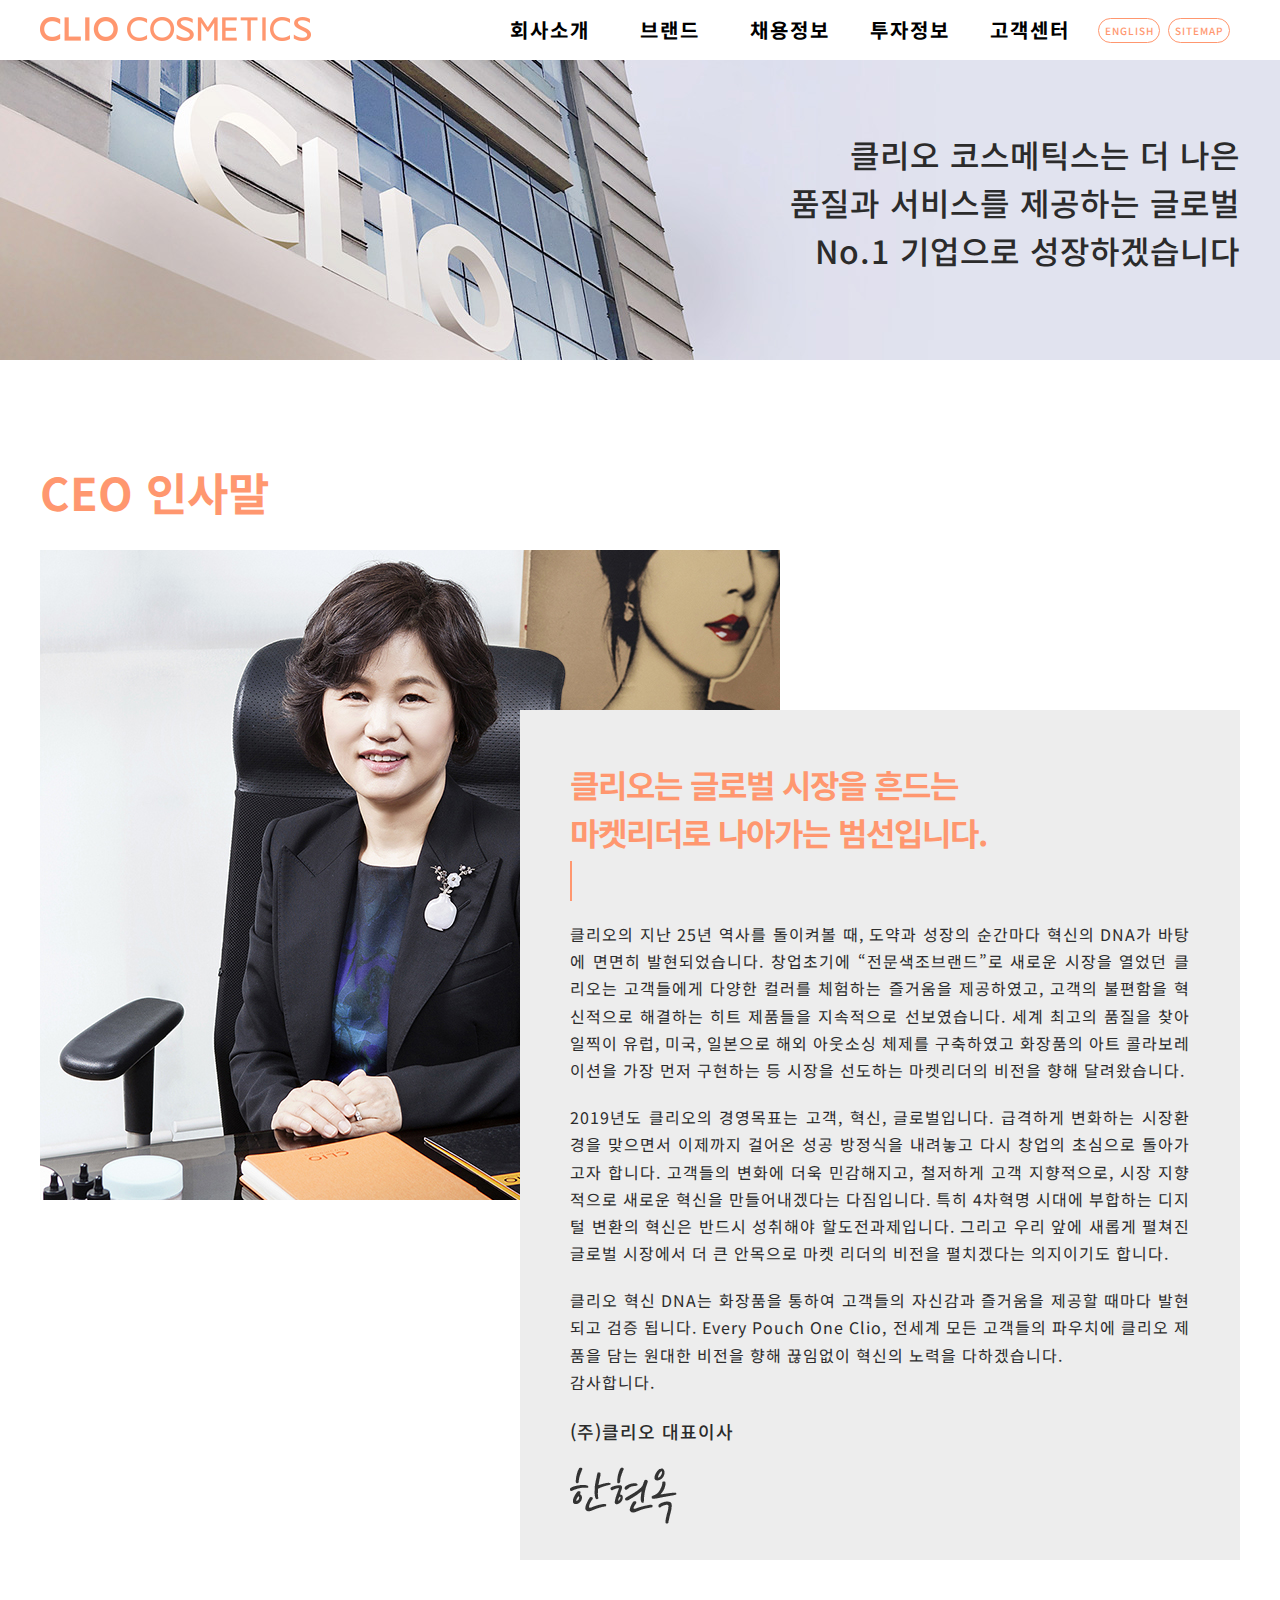
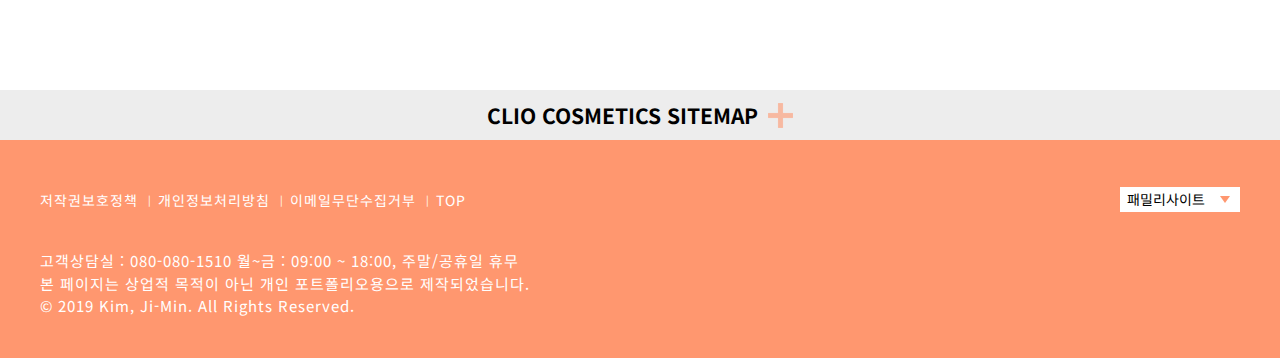
==== sub_ceo.html @ 88bc2574 "Add files via upload" ====
<!DOCTYPE html>
<html lang="ko">
<head>
  <meta charset="UTF-8">
  <meta name="viewport" content="width=device-width, initial-scale=1.0">
  <meta http-equiv="X-UA-Compatible" content="ie=edge">
  <title>클리오 코스메틱스</title>
  <link rel="icon" type="image/png" sizes="16x16" href="images/favicon.jpg">
  <link rel="stylesheet" href="css/reset.css">
  <link rel="stylesheet" href="css/swiper.css">
  <link rel="stylesheet" href="css/animate.css">
  <link rel="stylesheet" href="css/style.css">

  <script src="js/plugin/jquery-1.12.3.js"></script>
  <script src="js/plugin/jquery.easing.min.js"></script>
  <script src="js/plugin/swiper.min.js"></script>
  <script src="js/plugin/wow.min.js"></script>
  <script src="js/function.js"></script>
</head>
<body>
  <div id="wrap">
    <header>
      <h1 class="logo"><a href="index.html">CLIO COSMETICS</a></h1>

      <nav class="clearfix">
        <ul class="gnb clearfix">
          <li>
            <a href="sub_ceo.html">회사소개</a>

            <div class="sub clearfix">
              <ol>
                <li><a href="sub_ceo.html">CEO인사말</a></li>
                <li><a href="#">Vision</a></li>
                <li><a href="#">문화경영</a></li>
                <li><a href="#">연구개발</a></li>
                <li><a href="sub_ci.html">CI</a></li>
              </ol>

              <div class="sub_img">
                <p>
                  클리오 코스메틱스는 더 나은<br>
                  품질과 서비스를 제공하는 글로벌<br>
                  No.1 기업으로 성장하겠습니다.
                </p>
              </div>
            </div>
          </li>

          <li>
            <a href="#">브랜드</a>

            <div class="sub clearfix">
              <ol>
                <li><a href="#">Club Clio</a></li>
                <li><a href="#">CLIO</a></li>
                <li><a href="#">peripera</a></li>
                <li><a href="#">goodal</a></li>
                <li><a href="#">DERMATORY</a></li>
                <li><a href="#">Healing Bird</a></li>
              </ol>

              <div class="sub_img">
                <p>
                  전세계 모든 고객들의 화장품 파우치에<br>
                  클리오 제품이 담기도록 노력하겠습니다.
                </p>
              </div>
            </div>
          </li>

          <li>
            <a href="sub_recruit.html">채용정보</a>

            <div class="sub clearfix">
              <ol>
                <li><a href="sub_recruit.html">인재상</a></li>
                <li><a href="sub_recruit.html">인사제도</a></li>
                <li><a href="sub_recruit.html">채용안내</a></li>
              </ol>

              <div class="sub_img">
                <p>
                  더 높은 성장을 위해 인재가 중심인 기업<br>
                  클리오와 함께 성장해나갈 인재를 모십니다.
                </p>
              </div>
            </div>
          </li>

          <li>
            <a href="#">투자정보</a>

            <div class="sub clearfix">
              <ol>
                <li><a href="#">경영정보</a></li>
                <li><a href="#">재무정보</a></li>
                <li><a href="#">공시정보</a></li>
                <li><a href="#">법적고지</a></li>
                <li><a href="#">IR자료</a></li>
              </ol>

              <div class="sub_img">
                <p>
                  혁신적인 제품, 서비스, 유통, 비즈니스 모델, 마케팅<br>
                  활동 등을 통하여 새로운 시장을 선도하겠습니다.
                </p>
              </div>
            </div>
          </li>

          <li>
            <a href="#">고객센터</a>

            <div class="sub clearfix">
              <ol>
                <li><a href="#">공지사항</a></li>
                <li><a href="#">Q&A</a></li>
                <li class="last"><a href="#">커뮤니티</a></li>
              </ol>

              <div class="sub_img">
                <p>
                  화장품을 통해 새로운 변화를 즐기는<br>
                  사람에게 자신감과 즐거움의 제공을 약속드립니다.
                </p>
              </div>
            </div>
          </li>
        </ul>

        <ul class="lnb clearfix">
          <li><a href="#" class="language">ENGLISH</a></li>
          <li><a href="#" class="sitemap">SITEMAP</a></li>
        </ul>
      </nav>
    </header>
    <!-- end of header -->
    <hr>

    <section>
      <h2 class="sr-only">회사 소개 페이지</h2>
      <div class="sub_banner">
        <p class="wow fadeIn" data-wow-delay="100ms">
          클리오 코스메틱스는 더 나은<br>
          품질과 서비스를 제공하는 글로벌<br>
          No.1 기업으로 성장하겠습니다
        </p>
      </div>

      <article class="ceo content wow fadeInUp" data-wow-delay="200ms">
        <h2>CEO 인사말</h2>

        <div class="ceo_img">대표이사가 말하는 클리오 이야기</div>

        <div class="ceo_text">
          <h3>
            클리오는 글로벌 시장을 흔드는<br>
            마켓리더로 나아가는 범선입니다.
          </h3>

          <p>
            클리오의 지난 25년 역사를 돌이켜볼 때, 도약과 성장의 순간마다 혁신의 DNA가 바탕에 면면히 발현되었습니다.
            창업초기에 “전문색조브랜드”로 새로운 시장을 열었던 클리오는 고객들에게 다양한 컬러를 체험하는 즐거움을 제공하였고,
            고객의 불편함을 혁신적으로 해결하는 히트 제품들을 지속적으로 선보였습니다.
            세계 최고의 품질을 찾아 일찍이 유럽, 미국, 일본으로 해외 아웃소싱 체제를 구축하였고 화장품의 아트 콜라보레이션을
            가장 먼저 구현하는 등 시장을 선도하는 마켓리더의 비전을 향해 달려왔습니다.
          </p>
          <p>
            2019년도 클리오의 경영목표는 고객, 혁신, 글로벌입니다.
            급격하게 변화하는 시장환경을 맞으면서 이제까지 걸어온 성공 방정식을 내려놓고 다시 창업의 초심으로 돌아가고자 합니다. 
            고객들의 변화에 더욱 민감해지고, 철저하게 고객 지향적으로, 시장 지향적으로 새로운 혁신을 만들어내겠다는 다짐입니다. 
            특히 4차혁명 시대에 부합하는 디지털 변환의 혁신은 반드시 성취해야 할도전과제입니다.
            그리고 우리 앞에 새롭게 펼쳐진 글로벌 시장에서 더 큰 안목으로 마켓 리더의 비전을 펼치겠다는 의지이기도 합니다.
          </p>
          <p>
            클리오 혁신 DNA는 화장품을 통하여 고객들의 자신감과 즐거움을 제공할 때마다 발현되고 검증
            됩니다. Every Pouch One Clio, 전세계 모든 고객들의 파우치에 클리오 제품을 담는 원대한
            비전을 향해 끊임없이 혁신의 노력을 다하겠습니다.<br>
            감사합니다.
          </p>

          <p>(주)클리오 대표이사</p>
          <div class="ceo_sign">한현옥</div>
        </div>
      </article>
    </section>
    <!-- end of section -->
    <hr>

    <footer>
      <div class="fnb">
        <a href="#" class="sitemapOpen">
          <h3 class="title">CLIO COSMETICS SITEMAP<span>펼쳐보기</span></h3>
        </a>

        <ul class="clearfix">
          <li>
            <a href="sub_ceo.html">회사소개</a>

            <ol class="fnb_sub">
              <li><a href="sub_ceo.html">&middot; CEO인사말</a></li>
              <li><a href="#">&middot; Vision</a></li>
              <li><a href="#">&middot; 문화경영</a></li>
              <li><a href="#">&middot; 연구개발</a></li>
              <li><a href="sub_ci.html">&middot; CI</a></li>
            </ol>
          </li>

          <li>
            <a href="#">브랜드</a>

            <ol class="fnb_sub">
              <li><a href="#">&middot; Club Clio</a></li>
              <li><a href="#">&middot; CLIO</a></li>
              <li><a href="#">&middot; peripera</a></li>
              <li><a href="#">&middot; goodal</a></li>
              <li><a href="#">&middot; DERMATORY</a></li>
              <li><a href="#">&middot; Healing Bird</a></li>
            </ol>
          </li>

          <li>
            <a href="sub_recruit.html">채용정보</a>

            <ol class="fnb_sub">
              <li><a href="sub_recruit.html">&middot; 인재상</a></li>
              <li><a href="sub_recruit.html">&middot; 인사제도</a></li>
              <li><a href="sub_recruit.html">&middot; 채용안내</a></li>
            </ol>
          </li>

          <li>
            <a href="#">투자정보</a>

            <ol class="fnb_sub">
              <li><a href="#">&middot; 경영정보</a></li>
              <li><a href="#">&middot; 재무정보</a></li>
              <li><a href="#">&middot; 공시정보</a></li>
              <li><a href="#">&middot; 법적고지</a></li>
              <li><a href="#">&middot; IR자료</a></li>
            </ol>
          </li>

          <li>
            <a href="#">고객센터</a>

            <ol class="fnb_sub">
              <li><a href="#">&middot; 공지사항</a></li>
              <li><a href="#">&middot; Q&A</a></li>
              <li><a href="#">&middot; 커뮤니티</a></li>
            </ol>
          </li>

          <li>
            <a href="#">SNS</a>

            <ol class="fnb_sub">
              <li><a href="#">&middot; facebook</a></li>
              <li><a href="#">&middot; instagram</a></li>
              <li><a href="#">&middot; youtube</a></li>
              <li><a href="#">&middot; blog</a></li>
            </ol>
          </li>
        </ul>
      </div>

      <div class="info">
        <ul class="policy clearfix">
          <li><a href="#">저작권보호정책</a></li>
          <li><a href="#">개인정보처리방침</a></li>
          <li><a href="#">이메일무단수집거부</a></li>
          <li><a href="#" class="top">TOP</a></li>
        </ul>

        <div class="familysite">
          <a href="#" class="familysiteOpen">패밀리사이트<span>이동하기</span></a>

          <ul>
            <li><a href="https://www.clubclio.co.kr/" target="_blank">클럽 클리오</a></li>
            <li><a href="http://www.cliocosmetic.com/" target="_blank">클리오</a></li>
            <li><a href="http://www.periperacosmetic.com/" target="_blank">페리페라</a></li>
            <li><a href="http://www.goodalcosmetic.com/" target="_blank">구달</a></li>
            <li><a href="http://www.dermatory.com/" target="_blank">더마토리</a></li>
            <li><a href="http://www.healingbird.co.kr/" target="_blank">힐링 버드</a></li>
          </ul>
        </div>
  
        <address>
          고객상담실 : 080-080-1510 월~금 : 09:00 ~ 18:00, 주말/공휴일 휴무<br>
          본 페이지는 상업적 목적이 아닌 개인 포트폴리오용으로 제작되었습니다.<br>
          &copy; 2019 Kim, Ji-Min. All Rights Reserved.       
        </address>
      </div>
    </footer>
  </div>

  <script src="js/initial_function.js"></script>
</body>
</html>
---- css/style.css ----
@charset "utf-8";
@import url('https://fonts.googleapis.com/css?family=Noto+Sans+KR:400,500,700&display=swap');

/* default */
body{font-family:'Noto Sans KR',sans-serif; color:#2b2b2b;}
#wrap{width:100%;}

/* header */
header{position:relative; height:60px;}
header>h1{position:absolute; top:17px; left:50%; margin-left:-600px; width:271px; background-image: url(../images/logo.png);}
header>h1>a{display:block; height:24px; text-indent:-9999px;}

header>nav{position:absolute; top:0; left:50%; margin-left:-150px; width:750px;}
header>nav>.gnb{position:relative; float:left; width:600px;}
header>nav>.gnb>li{float:left; width:120px;}
header>nav>.gnb>li>a{display:block; height:60px; line-height:60px; font-size:20px; letter-spacing:2px; font-weight:700; text-align:center; transition:all 0.4s;}
header>nav>.gnb>li:hover>a,header>nav>.gnb>li>a:focus{font-weight:700; color:#ff976f;}

header>nav>.gnb>li>.sub{display:none; position:absolute; z-index:250; left:0; top:60px; width:750px; height:247px; background-color:#ededed;}
header>nav>.gnb>li>.sub>ol{float:left; position:absolute; left:0; top:0; width:450px; height:250px;}
header>nav>.gnb>li>.sub>ol>li>a{display:block; padding:10px; text-indent:10px; font-size:15px; font-weight:500; letter-spacing:2px; transition:all 0.4s;}
header>nav>.gnb>li>.sub>ol>li:hover>a,header>nav>.gnb>li>.sub>ol>li>a:focus{color:#ff976f; background-color:#dedede;}

header>nav>.gnb>li>.sub>.sub_img{float:left; position:absolute; right:0; top:0; width:300px; height:250px; background-image:url(../images/mnu_bg_1.jpg); background-position:center 10px; background-repeat:no-repeat;}
header>nav>.gnb>li:nth-child(2)>.sub>.sub_img{background-image:url(../images/mnu_bg_2.jpg);}
header>nav>.gnb>li:nth-child(3)>.sub>.sub_img{background-image:url(../images/mnu_bg_3.jpg);}
header>nav>.gnb>li:nth-child(4)>.sub>.sub_img{background-image:url(../images/mnu_bg_4.jpg);}
header>nav>.gnb>li:nth-child(5)>.sub>.sub_img{background-image:url(../images/mnu_bg_5.jpg);}
header>nav>.gnb>li>.sub>.sub_img>p{position:absolute; left:14px; font-size:14px; top:145px; line-height:1.7; letter-spacing:-1px;}

header>nav>.lnb{position:absolute; right:0; top:18px; float:left; width:150px;}
header>nav>.lnb>li{float:left; margin-left:8px; width:60px; border: 1px solid #ff976f; border-radius:30px;}
header>nav>.lnb>li>a{display:block; font-size:10px; height:23px; color:#ff976f; line-height:23px; text-align:center; font-weight:500; letter-spacing:1px;}

/* section */
section{width:100%;}

section>.slide-container{position:relative; width:100%; height:650px;}
section>.slide-container>.slide{width:100%; height:650px;}
section>.slide-container>.slide>li{display:none; position:absolute; left:0; top:0; width:100%; height:650px; background-image:url(../images/slide_1.jpg); background-position:center center; background-size:cover;}
section>.slide-container>.slide>li.on{display:block;}
section>.slide-container>.slide>li:nth-child(2){background-image:url(../images/slide_4.jpg);}
section>.slide-container>.slide>li:nth-child(3){background-image:url(../images/slide_3.jpg);}
section>.slide-container>.slide>li>h2{position:absolute; left:50%; top:200px; margin-left:-610px; font-size:100px; color:#ff976f; opacity:0.9; letter-spacing:-1px; line-height:1;}
section>.slide-container>.slide>li>p{position:absolute; left:50%; top:420px; margin-left:-600px; font-size:18px; color:#fff; line-height:1.6; letter-spacing:-1px;}
section>.slide-container>.slide>li>a{position:absolute; left:50%; top:520px; margin-left:-600px; display:block; width:160px; height:30px; color:#fff; line-height:30px;font-weight:500; font-size:16px; text-align:center; letter-spacing:1px; border:1px solid #fff; border-radius:3px; transition:all 0.4s;}
section>.slide-container>.slide>li>a:hover,section>.slide-container>.slide>li>a:focus{background-color:#ff976f; border-color:#ff976f;}
section>.slide-container>.slide>li:not(:first-child)>p{color:#555;}
section>.slide-container>.slide>li:not(:first-child)>a{color:#555; border-color:#555;}
section>.slide-container>.slide>li:not(:first-child)>a:hover,section>.slide-container>.slide>li:not(:first-child)>a:focus{color:#fff; border-color:#ff976f;}

section>.slide-container>.slide-pagination{position:absolute; left:50%; bottom:30px; margin-left:-55px; width:110px;}
section>.slide-container>.slide-pagination>ol{width:110px; height:5px;}
section>.slide-container>.slide-pagination>ol>li{float:left; margin-left:10px; width:30px; background-color:#ff976f; border-radius:50px; opacity:0.4; transition:all 0.4s;}
section>.slide-container>.slide-pagination>ol>li:first-child{margin-left:0;}
section>.slide-container>.slide-pagination>ol>li>a{display:block; height:5px; text-indent:-9999px;}
section>.slide-container>.slide-pagination>ol>li.on{background-color:#ff5e70; opacity:1;}
section>.slide-container>.slide-pagination>ol>li:hover{opacity:0.8;}

section>.content{width:1200px; margin:0 auto; padding:100px 0; text-align:center;}
section>.content>h3:before{content:''; display:block; margin:0 auto; width:2px; height:40px; background-color:#ff976f;}
section>.content>h3{margin-bottom:10px; font-size:45px; color:#ff976f; }
section>.content>p{margin-bottom:50px; font-size:16px; font-weight:400; letter-spacing:1px; line-height:1.6;}
section>.content>a{display:block; margin:0 auto; width:180px; height:30px; line-height:30px; font-weight:500; font-size:14px; text-align:center; color:#ff976f; letter-spacing:1px; border:1px solid #ff976f; background-color:#fff; border-radius:3px; transition:all 0.4s;}
section>.content>a:hover,section>.content>a:focus{color:#fff; background-color:#ff976f; background-image:url(../images/btn_bg.jpg); background-position:center center; background-size:cover;}

.swiper-container {width:1000px; height:300px;}
.swiper-slide {border:1px solid #ccc; position:relative; box-sizing:border-box;
  text-align: center;
  font-size: 18px;
  background: #fff;
  /* Center slide text vertically */
  display: -webkit-box;
  display: -ms-flexbox;
  display: -webkit-flex;
  display: flex;
  -webkit-box-pack: center;
  -ms-flex-pack: center;
  -webkit-justify-content: center;
  justify-content: center;
  -webkit-box-align: center;
  -ms-flex-align: center;
  -webkit-align-items: center;
  align-items: center;
}

section>.brands>.swiper-container>.swiper-wrapper>.swiper-slide{position:relative; left:0; top:0; width:100%; height:auto; background-repeat:no-repeat; background-size:contain; background-position:center top;}
section>.brands>.swiper-container>.swiper-wrapper>.brands1{background-image:url(../images/brand_1.jpg);}
section>.brands>.swiper-container>.swiper-wrapper>.brands2{background-image:url(../images/brand_2.jpg);}
section>.brands>.swiper-container>.swiper-wrapper>.brands3{background-image:url(../images/brand_3.jpg);}
section>.brands>.swiper-container>.swiper-wrapper>.brands4{background-image:url(../images/brand_4.jpg);}
section>.brands>.swiper-container>.swiper-wrapper>.brands5{background-image:url(../images/brand_5.jpg);}
section>.brands>.swiper-container>.swiper-wrapper>.brands6{background-image:url(../images/brand_6.jpg);}

section>.brands>.swiper-container>.swiper-wrapper>.swiper-slide>h3{margin-top:115px; font-size:25px;}
section>.brands>.swiper-container>.swiper-wrapper>.swiper-slide>a{position:absolute; left:50%; bottom:30px; display:block; margin-left:-60px; width:120px; height:30px; line-height:30px; font-size:14px; text-align:center; color:#ff976f; letter-spacing:1px; border:1px solid #ff976f; background-color:#fff; border-radius:3px; transition:all 0.4s;}
section>.brands>.swiper-container>.swiper-wrapper>.swiper-slide>a:hover,
section>.brands>.swiper-container>.swiper-wrapper>.swiper-slide>a:focus{color:#fff; background-color:#ff976f; background-image:url(../images/btn_bg.jpg); background-position:center center; background-size:cover;}


section>.global{position:relative; width:100%; height:450px; color:#fff; background-image:url(../images/banner.jpg); background-position:center center; background-repeat:no-repeat; background-size:cover;}
section>.global>h3{position:absolute; left:50%; top:100px; margin-left:-600px; font-weight:400; font-size:22px; letter-spacing:1px; opacity:0.8;}
section>.global>p{position:absolute; left:50%; top:150px; margin-left:-600px; font-weight:700; font-size:50px; line-height:1.2; letter-spacing:-2px; opacity:0.8;}
section>.global>a{position:absolute; left:50%; top:360px; display:block; margin-left:-90px; width:180px; height:30px; line-height:30px; font-weight:500; color:#fff; font-size:14px; text-align:center; letter-spacing:1px; border:1px solid #fff; border-radius:3px; transition:all 0.4s;}
section>.global>a:hover,section>.global>a:focus{color:#fff; background-color:#ff976f; background-image:url(../images/btn_bg.jpg); background-position:center center; background-size:cover; border-color:#ff976f;}

section>.recruit{position:relative; width:1200px; height:962px; margin:0 auto;}
section>.recruit>.recruit-apply{position:absolute; left:0; top:100px; width:808px; height:370px; background-image:url(../images/board_apply.png); background-size:cover;}
section>.recruit>.recruit-apply>p{position:absolute; left:30px; top:30px; font-size:50px; font-weight:500; letter-spacing:1px; line-height:1.2; color: #fff; }
section>.recruit>.recruit-apply>a{position:absolute; left:30px; bottom:50px; display:block; width:200px; height:35px; line-height:35px; color:#fff; font-size:16px; font-weight:500; text-align:center; letter-spacing:1px; border:1px solid #fff; border-radius:3px; transition:all 0.4s;}
section>.recruit>.recruit-apply>a:hover,section>.recruit>.recruit-apply>a:focus{color:#ff5e70; background-color:#fff;}

section>.recruit>.recruit-notice{position:absolute; right:0; top:100px; width:370px; height:370px; background-image:url(../images/board_notice.jpg); background-size:cover;}
section>.recruit>.recruit-notice>p{position:absolute; left:25px; top:30px; font-size:45px; font-weight:500; letter-spacing:-3px; line-height:1.2; color: #fff;}
section>.recruit>.recruit-notice>a{position:absolute; left:25px; bottom:50px; display:block; width:200px; height:35px; line-height:35px; color:#fff; font-size:16px; font-weight:500; text-align:center; letter-spacing:1px; border:1px solid #fff; border-radius:3px; transition:all 0.4s;}
section>.recruit>.recruit-notice>a:hover,section>.recruit>.notice-apply>a:focus{color:#ff5e70; background-color:#fff;}

section>.recruit>.recruit-board{position:absolute; left:50%; top:500px; margin-left:-600px; width:1200px; height:462px; }
section>.recruit>.recruit-board>h3{height:50px; margin-bottom:10px; line-height:50px; font-size:26px; font-weight:700; letter-spacing:1px; border-bottom:2px solid #ff976f;}
section>.recruit>.recruit-board>h3>a{float:right; font-size:16px;  color:#555; font-weight:400; letter-spacing:2px;}
section>.recruit>.recruit-board>.board>li{width:1200px;}
section>.recruit>.recruit-board>.board>li>a{display:block; position:relative; width:1200px; height:60px; font-size:18px; font-weight:500; letter-spacing:1px; line-height:60px;}
section>.recruit>.recruit-board>.board>li>a:hover,section>.recruit>.recruit-board>.board>li>a:focus{text-decoration:underline;}
section>.recruit>.recruit-board>.board>li>a>.date{display:inline-block; position:absolute; right:80px; top:0; font-size:15px; color:#555; letter-spacing:1px;}
section>.recruit>.recruit-board>.board>li>a>.day{display:inline-block; position:absolute; right:0; top:5px; width:50px; height:50px; line-height:50px; letter-spacing:2px; text-align:center; font-size:16px; font-weight:500; color:#fff; background-color:#ff976f; border-radius:50%;}

section>.brandnews{position:relative; width:1200px; height:420px; padding:100px 0; margin:0 auto;}
section>.brandnews>h3{margin-bottom:10px; font-size:22px; letter-spacing:1px; color:#ff976f;}
section>.brandnews>h4{margin-bottom:20px; font-size:50px; line-height:1.2; letter-spacing:-2px;}
section>.brandnews>p{margin-bottom:135px; font-size:16px; font-weight:400; letter-spacing:1px; line-height:1.6;}
section>.brandnews>a{display:block; width:180px; height:30px; line-height:30px; font-weight:500; font-size:14px; text-align:center; color:#ff976f; letter-spacing:1px; border:1px solid #ff976f; background-color:#fff; border-radius:3px; transition:all 0.4s;}
section>.brandnews>a:hover,section>.brandnews>a:focus{color:#fff; background-color:#ff976f; background-image:url(../images/btn_bg.jpg); background-position:center center; background-size:cover;}
section>.brandnews>a.brandnews_img{position:absolute; right:0; top:100px; width:420px; height:420px; text-indent:-9999px; background-image:url(../images/brandnews.jpg); border:none; border-radius:0;}

section>.slogan{width:100%; height:250px; text-align:center; color:#2b2b2b; background-image:url(../images/banner_2.jpg); background-position:center center; background-repeat:no-repeat; background-size:cover;}
section>.slogan>h3{padding-top:30px; font-size:25px; letter-spacing:1px; opacity:0.7;}
section>.slogan>p{margin-top:30px; font-weight:400; font-size:22px; line-height:1.5; letter-spacing:-1px; opacity:0.7;}

section>.way>.ways{width:1000px; height:240px; margin:0 auto;}
section>.way>.ways>ol>li{float:left; width:300px; height:240px; margin-left:50px;}
section>.way>.ways>ol>li:first-child{margin-left:0;}
section>.way>.ways>ol>li>h4{margin-bottom:10px; font-size:20px;}
section>.way>.ways>ol>li>h4>span{display:block; margin:0 auto; width:150px; height:150px; text-indent:-9999px; background-image:url(../images/icon_1.jpg);}
section>.way>.ways>ol>li:nth-child(2)>h4>span{background-image:url(../images/icon_2.jpg);}
section>.way>.ways>ol>li:nth-child(3)>h4>span{background-image:url(../images/icon_3.jpg);}
section>.way>.ways>ol>li>p{font-size:15px; letter-spacing:-1px; line-height:1.6;}

/* footer */
footer{width:100%; background-color: #ededed;}
footer>.fnb{width:1200px; margin:0 auto; background-color: #ededed;}
footer>.fnb>a{display:block; height:50px; line-height:50px; font-weight:500; text-align:center; font-size:18px;}
footer>.fnb>a>h3>span{display:inline-block; width:25px; height:25px; margin-left:10px; line-height:25px; text-indent:-9999px; background-image:url(../images/icon_plus.png); opacity:0.6; transition:all 0.4s;}
footer>.fnb>a:hover span,footer>.fnb>a:focus span{transform:rotate(360deg); opacity:1; }

footer>.fnb>ul{display:none; padding-bottom:50px;}
footer>.fnb>ul>li{float:left; width:160px; height:270px; margin-left:23px; padding-left:20px; text-indent:10px; border-left:1px solid #ccc;}
footer>.fnb>ul>li:first-child{margin-left:0; border:none;}
footer>.fnb>ul>li>a{display:block; height:30px; line-height:30px; font-weight:500; font-size:16px; letter-spacing:2px; color:#ff976f;}
footer>.fnb>ul>li>.fnb_sub>li>a{display:block; padding:8px 2px; font-size:14px; letter-spacing:1px;}
footer>.fnb>ul>li>.fnb_sub>li>a:hover,footer>.fnb>ul>li>.fnb_sub>li>a:focus{text-decoration:underline;}

footer>.info{position:relative; width:100%; padding:40px 0; color:#fff; background-color: #ff976f;}
footer>.info>.policy{width:1200px; margin:0 auto 30px;}
footer>.info>.policy>li{float:left; height:40px; padding-left:20px;}
footer>.info>.policy>li::after{content:'|'; display:block; margin-top:-27px; margin-left:-10px; font-size:10px; color:#fff;}
footer>.info>.policy>li:first-child{padding-left:0px;}
footer>.info>.policy>li:first-child::after{content:'';}
footer>.info>.policy>li>a{display:block; height:40px; line-height:40px; font-size:14px; letter-spacing:1px; color:#fff;}

footer>.info>.familysite{position:absolute; right:50%; top:47px; margin-right:-600px; width:120px; height:25px;}
footer>.info>.familysite>a{display:block; height:25px; line-height:25px; text-indent:7px; font-size:14px; background-color:#fff;}
footer>.info>.familysite>a>span{display:inline-block; margin-left:12px; width:15px; height:15px; line-height:15px; text-indent:-99999em; background-image: url(../images/icon_arrow.png);}
footer>.info>.familysite>ul{display:none; width:120px; background-color:#fff;}
footer>.info>.familysite>ul>li>a{display:block; padding:2px 0; font-size:13px; letter-spacing:1px; text-indent:7px;}
footer>.info>.familysite>ul>li>a:hover,footer>.info>.familysite>ul>li>a:hover{color:#ff976f; font-weight:700;}

footer>.info>address{width:1200px; margin:0 auto; font-size:15px; line-height:1.5; letter-spacing:1px;}

/* sub - ceo */
section>.sub_banner{position:relative; width:100%; height:300px; background-image:url(../images/sub_banner_01.jpg); background-position:center center;}
section>.sub_banner>p{position:absolute; top:70px; right:50%; margin-right:-600px; text-align:right; font-size:32px; font-weight:500; letter-spacing:1px; line-height:1.5;}

section>.ceo{position:relative; height:1130px; text-align:left;}
section>.ceo>h2{position:absolute; left:0; top:100px; margin-bottom:10px; font-size:45px; color:#ff976f;}
section>.ceo>.ceo_img{position:absolute; left:0; top:190px;width:740px; height:650px; text-indent:-9999px; background-image:url(../images/ceo_img.jpg); background-repeat:no-repeat;}
section>.ceo>.ceo_text{position:absolute; right:0; top:350px; width:620px; height:750px; padding:50px; background-color: #ededed;}
section>.ceo>.ceo_text>h3{margin-bottom:20px; font-size:32px; color:#ff976f; letter-spacing:-1px; line-height:1.5;}
section>.ceo>.ceo_text>h3:after{content:''; display:block; margin-top:5px; width:2px; height:40px; background-color:#ff976f;}
section>.ceo>.ceo_text>p{margin-bottom:20px; font-size:16px; font-weight:400; letter-spacing:1px; line-height:1.7; text-align:justify;}
section>.ceo>.ceo_text>p:last-of-type{font-size:18px; font-weight:500;}
section>.ceo>.ceo_text>.ceo_sign{width:107px; height:57px; text-indent:-9999px; background-image:url(../images/ceo_sign.png);}

/* sub - ci */
section>.ci>h2{margin-bottom:20px; font-size:45px; text-align:left; color:#ff976f;}
section>.ci>div{width:1200px; margin:0 auto 100px; text-align:center;}
section>.ci>div>h3{margin-bottom:20px; font-size:32px; letter-spacing:-1px;}
section>.ci>div>h3+div{margin:0 auto 20px; text-indent:-9999px;}
section>.ci>div>.logo_img{width:701px; height:62px; background-image:url(../images/ci_logo.jpg);}
section>.ci>div>.symbol_img{width:338px; height:182px; background-image:url(../images/ci_symbol.jpg);}
section>.ci>div>p{font-size:16px; font-weight:400; letter-spacing:1px; line-height:1.7; }
section>.ci>div>p.sub_tit{margin-top:10px; font-size:14px; font-weight:400; color:#666; letter-spacing:-1px;}

section>.ci>.ci_color{margin-bottom:0px;}
section>.ci>.ci_color>ul{width:1200px; margin:20px auto 0;}
section>.ci>.ci_color>ul>li{float:left; position:relative; margin-left:15px; width:390px; height:180px; color:#fff; text-align:left;}
section>.ci>.ci_color>ul>li:first-child{margin-left:0; background-color:#ff976f;}
section>.ci>.ci_color>ul>li:nth-child(2){background-color:#ff5e70;}
section>.ci>.ci_color>ul>li:nth-child(3){background-color:#2b2b2b;}
section>.ci>.ci_color>ul>li>h3{position:absolute; left:30px; top:30px; font-size:34px; letter-spacing:1px;}

section>.ci>.ci_color>ul>li>ol{position:absolute; left:30px; bottom:30px;}
section>.ci>.ci_color>ul>li>ol>li{font-weight:700; font-size:15px; letter-spacing:1px;}
section>.ci>.ci_color>ul>li>ol>li>span{padding-left:10px; font-weight:400;}

/* sub - recruitment */
section>.sub_banner_02{position:relative; width:100%; height:300px; background-image:url(../images/sub_banner_02.jpg); background-position:center center;}
section>.sub_banner_02>p{position:absolute; top:70px; right:50%; margin-right:-600px; color:#fff; text-align:right; font-size:32px; font-weight:500; letter-spacing:1px; line-height:1.5;}

section>.recruitment>h2{margin-bottom:20px; font-size:45px; text-align:left; color:#ff976f;}
section>.recruitment>.recruitment_process{width:1200px; height:50px; margin-bottom:20px; text-indent:-9999px; background-image: url(../images/recruit_process.jpg);}
section>.recruitment>ol{margin-bottom:100px;}
section>.recruitment>ol:last-child{margin-bottom:0px;}
section>.recruitment>ol>li{padding:10px 0; text-align:left; padding-left:30px; font-size:16px; letter-spacing:1px;}
section>.recruitment>ol>li>a{display:inline-block; color:#fff; padding:3px 7px; font-size:15px; text-align:center; letter-spacing:-1px; background-color:#ff976f; border-radius:3px;}
section>.recruitment>ol>li>a:hover{text-decoration:underline;}
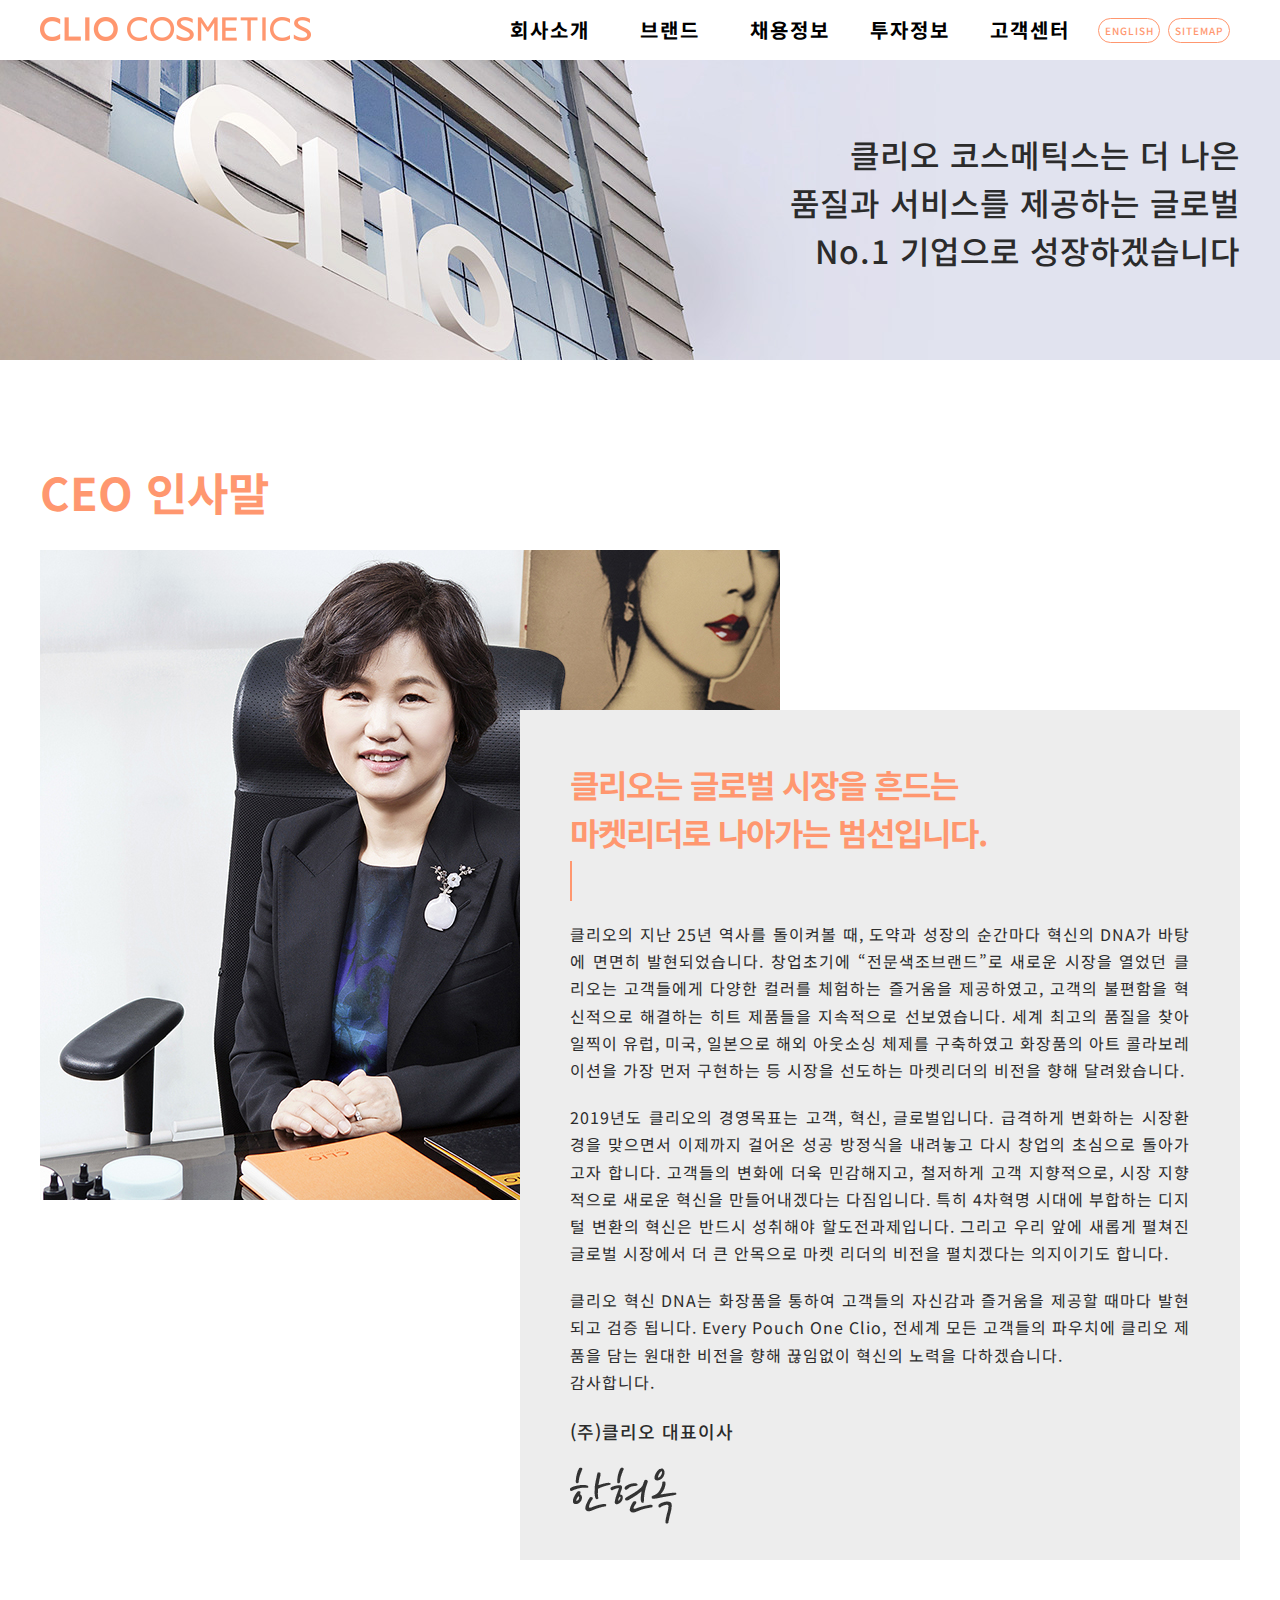
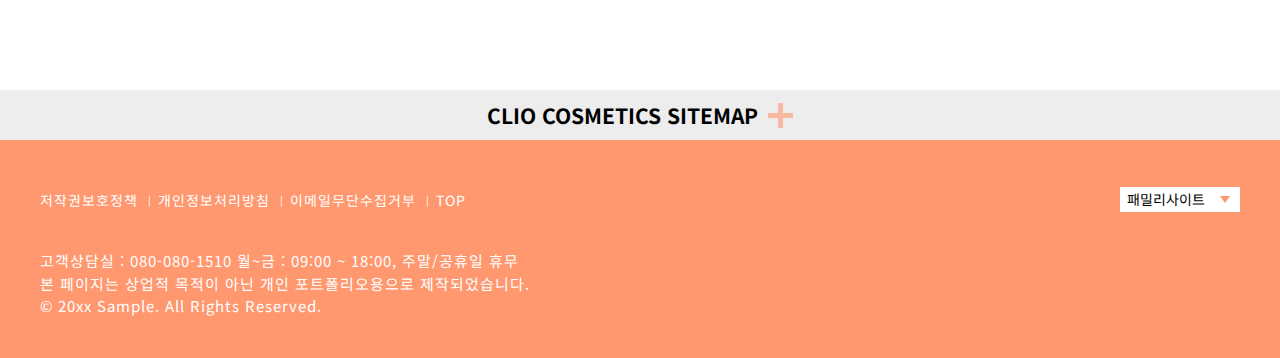
==== commit 9bb15a3f: "Update sub_ceo.html" ====
--- a/sub_ceo.html
+++ b/sub_ceo.html
@@ -288,7 +288,7 @@
         <address>
           고객상담실 : 080-080-1510 월~금 : 09:00 ~ 18:00, 주말/공휴일 휴무<br>
           본 페이지는 상업적 목적이 아닌 개인 포트폴리오용으로 제작되었습니다.<br>
-          &copy; 2019 Kim, Ji-Min. All Rights Reserved.       
+          &copy; 20xx Sample. All Rights Reserved.       
         </address>
       </div>
     </footer>
@@ -296,4 +296,4 @@
 
   <script src="js/initial_function.js"></script>
 </body>
-</html>+</html>
